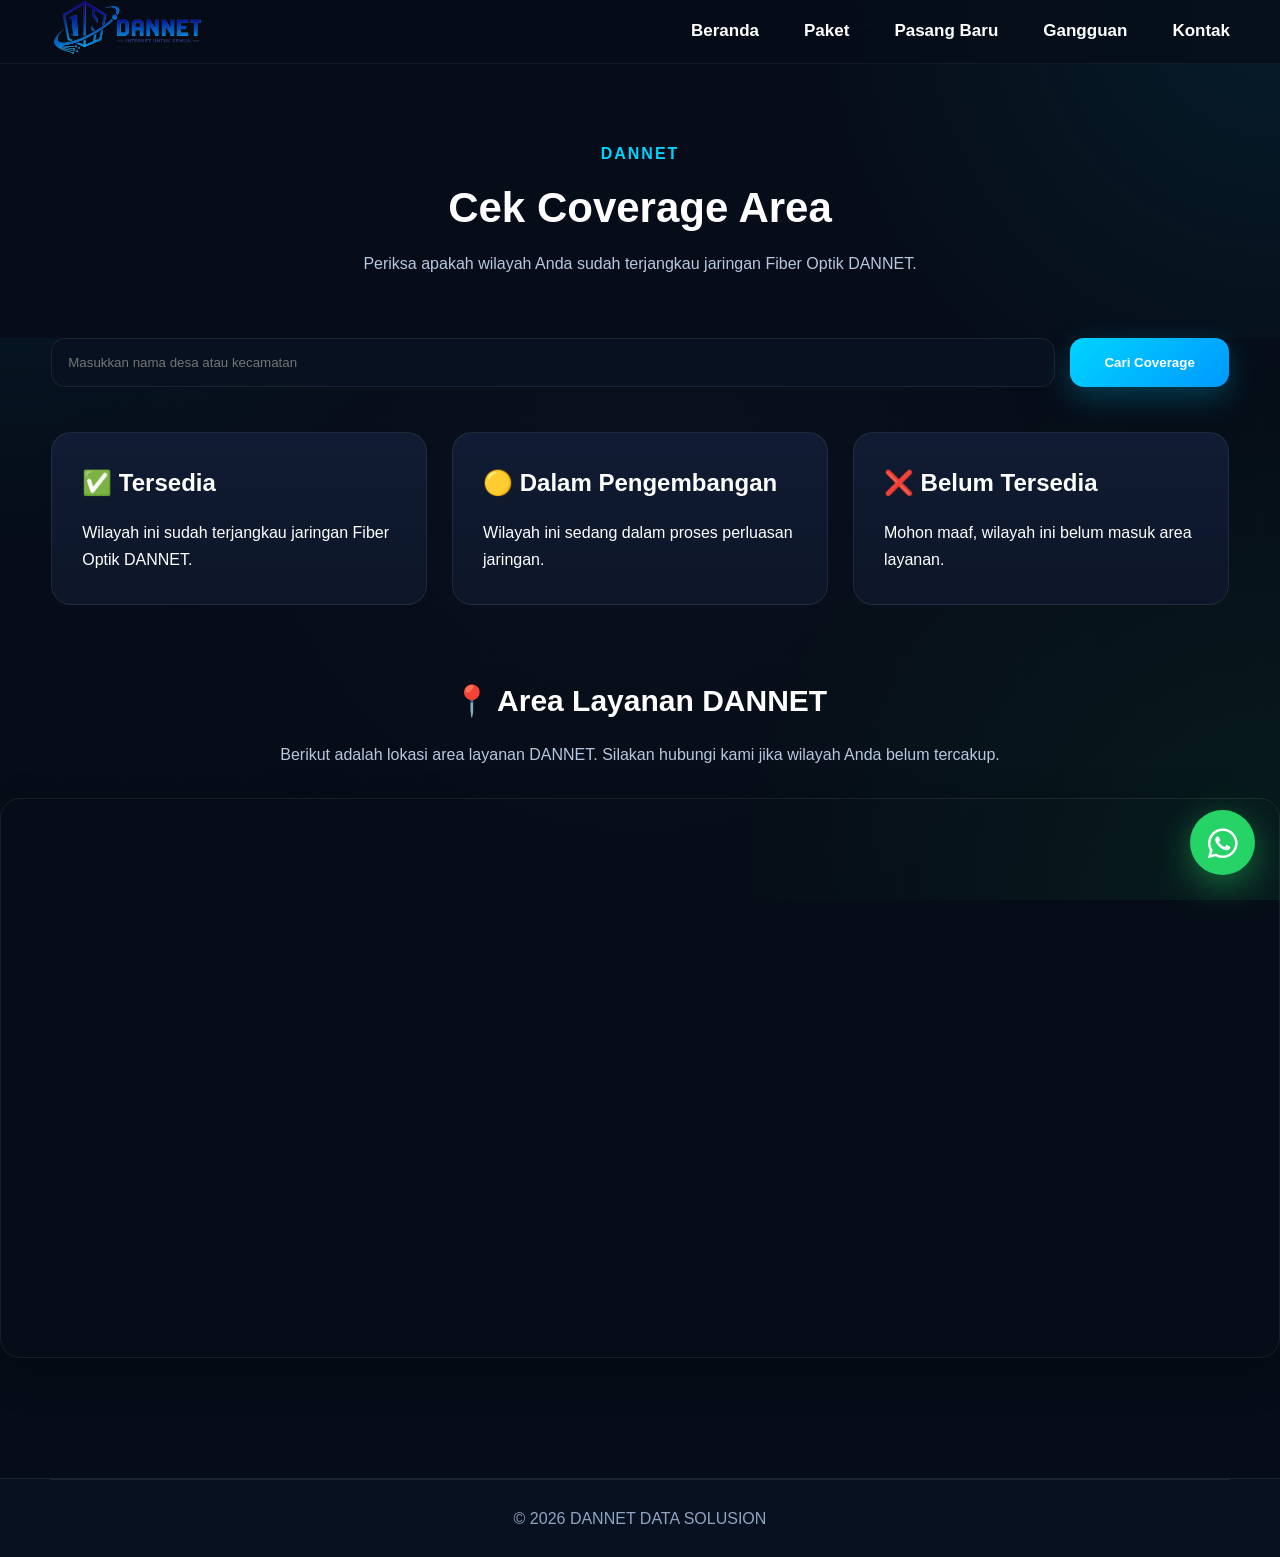
==== pages/coverage.html @ 223a3e97 "Initial commit" ====
<!DOCTYPE html>
<html lang="id">

<head>

<meta charset="UTF-8">

<meta name="viewport" content="width=device-width, initial-scale=1.0">

<title>Cek Coverage Area | DANNET DATA SOLUTION</title>

<link rel="stylesheet"
href="../css/style.css">

<link rel="stylesheet"
href="https://cdnjs.cloudflare.com/ajax/libs/font-awesome/6.7.2/css/all.min.css">

</head>

<body>

<!-- NAVBAR -->

<nav class="navbar">

<div class="container">

<a href="../index.html" class="logo">

<img src="../assets/logo.png" alt="DANNET">

</a>

<ul class="nav-menu">

    <li><a href="../index.html">Beranda</a></li>

    <li><a href="paket.html">Paket</a></li>

    <li><a href="pasang-baru.html">Pasang Baru</a></li>

    <li><a href="gangguan.html">Gangguan</a></li>

    <li><a href="kontak.html">Kontak</a></li>

</ul>

<div class="menu-toggle">

<i class="fa-solid fa-bars"></i>

</div>

</div>

</nav>

<!-- HEADER -->

<section class="page-header">

<div class="container">

<div class="section-title">

<span>DANNET</span>

<h2>Cek Coverage Area</h2>

<p>

Periksa apakah wilayah Anda
sudah terjangkau jaringan Fiber Optik DANNET.

</p>

</div>

</div>

</section>

<!-- CONTENT -->

<section class="page-content">

<div class="container">

<div class="coverage-search">

<input
type="text"
placeholder="Masukkan nama desa atau kecamatan">

<button class="btn btn-primary">

Cari Coverage

</button>

</div>

<div class="coverage-result">

<div class="coverage-card available">

<h3>✅ Tersedia</h3>

<p>

Wilayah ini sudah terjangkau jaringan Fiber Optik DANNET.

</p>

</div>

<div class="coverage-card waiting">

<h3>🟡 Dalam Pengembangan</h3>

<p>

Wilayah ini sedang dalam proses perluasan jaringan.

</p>

</div>

<div class="coverage-card unavailable">

<h3>❌ Belum Tersedia</h3>

<p>

Mohon maaf, wilayah ini belum masuk area layanan.

</p>

</div>

</div>

</div>

<section class="coverage-map">

    <h3>📍 Area Layanan DANNET</h3>

    <p>
        Berikut adalah lokasi area layanan DANNET. Silakan hubungi kami jika wilayah Anda belum tercakup.
    </p>

    <div class="map-box">

        <iframe
            src="https://www.google.com/maps?q=Purwakarta&output=embed"
            loading="lazy"
            allowfullscreen>
        </iframe>

    </div>

</section>

<!-- FOOTER -->

<footer class="footer">

<div class="container">

<div class="footer-bottom">

© 2026 DANNET DATA SOLUSION

</div>

</div>

</footer>

<!-- FLOATING WA -->

<a href="https://wa.me/6289503854121"

class="floating-wa"

target="_blank">

<i class="fa-brands fa-whatsapp"></i>

</a>

<script src="../js/main.js"></script>
<script src="../js/config.js"></script>
<script src="../js/api.js"></script>
<script src="../js/pasang-baru.js"></script>

</body>

</html>
---- css/style.css ----
/* ===========================
DANNET WEBSITE V1
=========================== */

*{
    margin:0;
    padding:0;
    box-sizing:border-box;
}

body{

    background:#060d18;

    color:#ffffff;

    font-family:"Poppins",sans-serif;

    line-height:1.7;

    overflow-x:hidden;

}

.container{

    width:92%;

    max-width:1180px;

    margin:auto;

}

/*======================================
NAVBAR PREMIUM
======================================*/

.navbar{

    position:fixed;

    top:0;

    left:0;

    width:100%;

    z-index:999;

    background:rgba(6,13,24,.72);

    backdrop-filter:blur(18px);

    -webkit-backdrop-filter:blur(18px);

    border-bottom:1px solid rgba(255,255,255,.05);

    transition:.3s;

}

.navbar .container{

    display:flex;

    justify-content:space-between;

    align-items:center;

    width:100%;

}

.logo img{

    height:55px;

    transition:.35s ease;

}

.logo:hover img{

    transform:scale(1.08);

}

.nav-menu{

    display:flex;

    list-style:none;

    gap:45px;

}

.nav-menu a{

    position:relative;

    color:#ffffff;

    text-decoration:none;

    font-size:17px;

    font-weight:600;

    transition:.3s;

}

.nav-menu a:hover{

    color:#00D4FF;

}


.nav-menu a::after{

    content:"";

    position:absolute;

    left:0;

    bottom:-6px;

    width:0;

    height:2px;

    background:#00D4FF;

    transition:.3s;

}

.nav-menu a:hover::after{

    width:100%;

}


/* =========================================
HERO
========================================= */

.hero{

    position:relative;
    
    overflow:hidden;

    min-height:88vh;

    display:flex;

    align-items:center;

    padding-top:130px;

    padding-bottom:70px;

    background:
    radial-gradient(circle at top right,
    rgba(0,212,255,.10),
    transparent 35%),

    radial-gradient(circle at bottom left,
    rgba(0,153,255,.08),
    transparent 40%),

    #060d18;

}

.hero-container{

    position:relative;

    z-index:2;

    display:grid;

    grid-template-columns:1fr 1fr;

    align-items:center;

    gap:60px;

}

.hero-badge{

    display:inline-block;

    background:#00D4FF20;

    color:#00D4FF;

    padding:10px 20px;

    border-radius:50px;

    margin-bottom:25px;

    font-size:14px;

}

.hero h1{

    font-size:60px;

    line-height:1.2;

    margin-bottom:25px;

}

.hero h1 span{

    color:#00D4FF;

}

.hero p{

    color:#d6e3ff;

    font-size:18px;

    line-height:1.8;

    margin-bottom:35px;

}

.hero-button{

    display:flex;

    gap:20px;

}

.btn{

    display:inline-block;

    padding:15px 30px;

    border-radius:50px;

    text-decoration:none;

    font-weight:600;

    transition:.3s;

}

.btn-primary{

    background:linear-gradient(
    135deg,
    #00D4FF,
    #0099FF
    );

    border:none;

    color:white;

    padding:15px 34px;

    border-radius:14px;

    font-weight:700;

    transition:.3s;

    box-shadow:0 10px 30px rgba(0,212,255,.25);

}

.btn-primary:hover{

    transform:translateY(-3px);

    box-shadow:0 15px 35px rgba(0,212,255,.35);

}

.btn-secondary{

    background:#25D366;

    color:white;

}

.btn-secondary:hover{

    transform:translateY(-5px);

}

.hero-right{

    display:flex;

    justify-content:center;

}

.hero-right{

    position:relative;

}

.hero-right::before{

    content:"";

    position:absolute;

    width:520px;

    height:520px;

    border-radius:50%;

    background:radial-gradient(

        rgba(0,212,255,.18),

        transparent 70%

    );

    filter:blur(20px);

}

.hero-right img{

    width:470px;

    position:relative;

    z-index:2;

    animation:floating 5s ease-in-out infinite;

}

@keyframes floating{

    0%{

        transform:translateY(0px);

    }

    50%{

        transform:translateY(-15px);

    }

    100%{

        transform:translateY(0px);

    }

}


/*======================================
HERO GLOW
======================================*/

.hero::before{

    content:"";

    position:absolute;

    width:700px;

    height:700px;

    background:

    radial-gradient(

        rgba(0,212,255,.12),

        transparent 70%

    );

    top:-250px;

    right:-200px;

    filter:blur(30px);

    z-index:0;

}

.hero::after{

    content:"";

    position:absolute;

    width:600px;

    height:600px;

    background:

    radial-gradient(

        rgba(37,211,102,.08),

        transparent 70%

    );

    left:-250px;

    bottom:-250px;

    filter:blur(40px);

    z-index:0;

}


/*======================================
INFO BOX
======================================*/

.hero-info{

    display:flex;

    gap:18px;

    margin-top:50px;

    flex-wrap:wrap;

}

.info-box{

    width:120px;

    background:#0f1c32;

    border:1px solid rgba(255,255,255,.08);

    border-radius:20px;

    padding:20px;

    text-align:center;

    transition:.35s;

}

.info-box:hover{

    transform:translateY(-10px);

    border-color:#00D4FF;

    box-shadow:0 0 30px rgba(0,212,255,.20);

}

.info-box h2{

    color:#00D4FF;

    font-size:30px;

    margin-bottom:8px;

}

.info-box p{

    color:#cbd5e1;

    font-size:14px;

}


/*======================================
PREMIUM BACKGROUND
======================================*/

body::before{

    content:"";

    position:fixed;

    top:0;

    left:0;

    width:100%;

    height:100%;

    background:

    radial-gradient(circle at top left,

    rgba(0,212,255,.10),

    transparent 35%),


    radial-gradient(circle at bottom right,

    rgba(37,211,102,.08),

    transparent 35%),

    radial-gradient(circle at center,

    rgba(255,255,255,.02),

    transparent 70%);

    z-index:-3;

}


/*======================================
GRID BACKGROUND
======================================*/

body::after{

    content:"";

    position:fixed;

    inset:0;

    background-image:

    linear-gradient(

        rgba(255,255,255,.03) 1px,

        transparent 1px

    ),

    linear-gradient(

        90deg,

        rgba(255,255,255,.03) 1px,

        transparent 1px

    );

    background-size:60px 60px;

    z-index:-2;

    opacity:.25;

}


/*======================================
NAVBAR SHADOW
======================================*/

.navbar:hover{

    box-shadow:

    0 10px 40px rgba(0,212,255,.08);

}


/*======================================
PACKAGE
======================================*/

.package{

    padding:90px 0;

}

.section-title{

    text-align:center;

    margin-bottom:55px;

}

.section-title span{

    color:#00D4FF;

    font-weight:700;

    text-transform:uppercase;

    letter-spacing:2px;

}

.section-title h2{

    font-size:42px;

    line-height:1.25;

    margin:15px 0;

}

.section-title p{

    max-width:640px;

    margin:auto;

    color:#b8c7e0;

    line-height:1.8;

}

.package-grid{

    display:grid;

    grid-template-columns:repeat(3,1fr);

    gap:35px;

}

.package-card{

    background:linear-gradient(

    180deg,

    #101c33,

    #0d1628

);

    border:1px solid rgba(255,255,255,.08);

    border-radius:20px;

    padding:40px;

    position:relative;

    transition:.35s;

}

.package-card:hover{

    transform:translateY(-12px);

    border-color:#00D4FF;

    box-shadow:0 16px 40px rgba(0,212,255,.18);

}

.popular{

    border:2px solid #00D4FF;

}

.badge{

    position:absolute;

    top:-15px;

    left:50%;

    transform:translateX(-50%);

    background:#00D4FF;

    color:#071120;

    padding:8px 18px;

    border-radius:50px;

    font-size:13px;

    font-weight:700;

}

.speed{

    font-size:42px;

    font-weight:800;

    color:#00D4FF;

}

.package-card h3{

    margin:15px 0;

    font-size:28px;

}

.price{

    font-size:34px;

    font-weight:700;

    margin-bottom:25px;

}

.price span{

    font-size:16px;

    color:#9db0cc;

}

.package-card ul{

    list-style:none;

    margin-bottom:35px;

}

.package-card li{

    padding:10px 0;

    color:#d5e2f2;

}


/*======================================
FEATURE
======================================*/

.feature{

    padding:90px 0;

}

.feature-grid{

    display:grid;

    grid-template-columns:repeat(3,1fr);

    gap:30px;

}

.feature-card{

    background:linear-gradient(

    180deg,

    #101c33,

    #0d1628

);

    border:1px solid rgba(255,255,255,.08);

    border-radius:20px;

    padding:35px;

    text-align:center;

    transition:.35s;

}

.feature-card:hover{

    transform:translateY(-12px);

    border-color:#00D4FF;

    box-shadow:0 16px 40px rgba(0,212,255,.18);

}

.feature-icon{

    width:80px;

    height:80px;

    margin:auto;

    margin-bottom:25px;

    display:flex;

    align-items:center;

    justify-content:center;

    font-size:38px;

    border-radius:50%;

    background:rgba(0,212,255,.12);

}

.feature-card h3{

    margin-bottom:18px;

    font-size:24px;

}

.feature-card p{

    color:#b8c7e0;

    line-height:1.8;

}


/*======================================
COVERAGE
======================================*/

.coverage{

    padding:90px 0;

}

.coverage-grid{

    display:grid;

    grid-template-columns:repeat(2,1fr);

    gap:25px;

    margin-top:50px;

}

.coverage-card{

    background:linear-gradient(

    180deg,

    #101c33,

    #0d1628

);

    border-radius:20px;

    padding:30px;

    border:1px solid rgba(255,255,255,.08);

    transition:.35s;

}

.coverage-card:hover{

    transform:translateY(-8px);

    border-color:#00D4FF;

}

.coverage-card h3{

    margin-bottom:15px;

    font-size:24px;

}

.available span{

    color:#22c55e;

    font-weight:700;

}

.coming span{

    color:#f59e0b;

    font-weight:700;

}

.coverage-button{

    margin-top:50px;

    text-align:center;

}


/*======================================
TESTIMONIAL
======================================*/

.testimonial{

    padding:90px 0;

}

.testimonial-grid{

    display:grid;

    grid-template-columns:repeat(3,1fr);

    gap:30px;

}

.testimonial-card{

    background:linear-gradient(

    180deg,

    #101c33,

    #0d1628

);

    border:1px solid rgba(255,255,255,.08);

    border-radius:20px;

    padding:35px;

    transition:.35s;

}

.testimonial-card:hover{

    transform:translateY(-10px);

    border-color:#00D4FF;

    box-shadow:0 16px 40px rgba(0,212,255,.18);

}

.stars{

    font-size:22px;

    margin-bottom:20px;

}

.testimonial-card p{

    color:#d6e3ff;

    line-height:1.8;

    margin-bottom:25px;

    min-height:90px;

}

.testimonial-card h3{

    margin-bottom:5px;

}

.testimonial-card span{

    color:#00D4FF;

}


/*======================================
FAQ
======================================*/

.faq{

    padding:90px 0;

}

.faq-list{

    display:flex;

    flex-direction:column;

    gap:20px;

}

.faq-item{

    background:linear-gradient(

    180deg,

    #101c33,

    #0d1628

);

    border:1px solid rgba(255,255,255,.08);

    border-radius:20px;

    padding:30px;

    transition:.35s;

}

.faq-item:hover{

    border-color:#00D4FF;

    box-shadow:0 15px 35px rgba(0,212,255,.15);

}

.faq-item h3{

    margin-bottom:15px;

    color:#ffffff;

}

.faq-item p{

    color:#b8c7e0;

    line-height:1.8;

}


/*======================================
CTA PREMIUM
======================================*/

.cta{

    padding:90px 0;

}

.cta-box{

    background:linear-gradient(
        135deg,
        #0b1730,
        #13284b
    );

    border:1px solid rgba(255,255,255,.08);

    border-radius:30px;

    padding:70px 50px;

    text-align:center;

    position:relative;

    overflow:hidden;

}

.cta-box::before{

    content:"";

    position:absolute;

    width:420px;

    height:420px;

    background:radial-gradient(
        rgba(0,212,255,.18),
        transparent 70%
    );

    top:-180px;

    right:-120px;

    border-radius:50%;

}

.cta-badge{

    display:inline-block;

    background:rgba(0,212,255,.12);

    color:#00D4FF;

    padding:10px 22px;

    border-radius:50px;

    margin-bottom:25px;

    font-weight:600;

}

.cta-box h2{

    font-size:48px;

    margin-bottom:25px;

    line-height:1.3;

}

.cta-box p{

    max-width:720px;

    margin:auto;

    color:#c5d4eb;

    line-height:1.8;

    margin-bottom:40px;

}

.cta-button{

    display:flex;

    justify-content:center;

    gap:20px;

    flex-wrap:wrap;

}

.cta-button .btn{

    min-width:220px;

}


/*======================================
FOOTER
======================================*/

.footer{

    margin-top:120px;

    background:#08111f;

    border-top:1px solid rgba(255,255,255,.08);

}

.footer-grid{

    display:grid;

    grid-template-columns:2fr 1fr 1fr 1fr;

    gap:40px;

    padding:70px 0;

}

.footer-logo{

    width:170px;

    margin-bottom:20px;

}

.footer p{

    color:#b8c7e0;

    line-height:1.8;

}

.footer h3{

    margin-bottom:20px;

    color:#ffffff;

}

.footer ul{

    list-style:none;

}

.footer li{

    margin-bottom:12px;

}

.footer a{

    color:#b8c7e0;

    text-decoration:none;

    display:block;

    margin-bottom:10px;

    transition:.3s;

}

.footer a:hover{

    color:#00D4FF;

}

.footer-bottom{

    border-top:1px solid rgba(255,255,255,.08);

    text-align:center;

    padding:25px 0;

    color:#90a4c3;

}


/*======================================
RESPONSIVE TABLET
======================================*/

@media (max-width:992px){

.hero-container{

grid-template-columns:1fr;

text-align:center;

}

.hero-left{

order:2;

}

.hero-right{

order:1;

margin-bottom:40px;

}

.hero-button{

justify-content:center;

}

.hero-info{

justify-content:center;

}

.package-grid{

grid-template-columns:1fr;

}

.feature-grid{

grid-template-columns:repeat(2,1fr);

}

.coverage-grid{

grid-template-columns:1fr;

}

.testimonial-grid{

grid-template-columns:1fr;

}

.footer-grid{

grid-template-columns:1fr 1fr;

gap:40px;

}

}


/*======================================
RESPONSIVE MOBILE
======================================*/

@media (max-width:768px){

.container{

width:92%;

max-width:1180px;

margin:auto;

}

.nav-menu{

display:none;

}

.hero{

padding-top:120px;

min-height:auto;

}

.hero h1{

font-size:38px;

}

.hero p{

font-size:16px;

}

.hero-right img{

width:260px;

}

.hero-button{

flex-direction:column;

align-items:center;

}

.hero-button .btn{

width:100%;

max-width:260px;

}

.hero-info{

justify-content:center;

}

.info-box{

width:140px;

}

.section-title h2{

font-size:34px;

}

.package-card{

padding:30px;

}

.feature-grid{

grid-template-columns:1fr;

}

.footer-grid{

grid-template-columns:1fr;

text-align:center;

}

.footer-logo{

margin:auto;

margin-bottom:25px;

}

.cta-box{

padding:45px 25px;

}

.cta-box h2{

font-size:34px;

}

.cta-button{

flex-direction:column;

align-items:center;

}

}


/*======================================
MOBILE MENU
======================================*/

.menu-toggle{

display:none;

font-size:28px;

cursor:pointer;

color:#ffffff;

}

@media(max-width:768px){

.menu-toggle{

display:block;

}

.nav-menu{

position:absolute;

top:80px;

left:0;

width:100%;

background:#08111f;

display:flex;

flex-direction:column;

padding:30px;

gap:25px;

transform:translateY(-150%);

transition:.35s;

}

.nav-menu.active{

transform:translateY(0);

}

}


/*======================================
FLOATING WHATSAPP
======================================*/

.floating-wa{

    position:fixed;

    right:25px;

    bottom:25px;

    width:65px;

    height:65px;

    border-radius:50%;

    background:#25D366;

    color:#fff;

    display:flex;

    justify-content:center;

    align-items:center;

    text-decoration:none;

    font-size:34px;

    box-shadow:0 10px 35px rgba(37,211,102,.45);

    z-index:9999;

    transition:.35s;

    animation:waPulse 2s infinite;

}

.floating-wa:hover{

    transform:scale(1.12);

    background:#20ba5a;

}

@keyframes waPulse{

    0%{

        box-shadow:0 0 0 0 rgba(37,211,102,.45);

    }

    70%{

        box-shadow:0 0 0 18px rgba(37,211,102,0);

    }

    100%{

        box-shadow:0 0 0 0 rgba(37,211,102,0);

    }

}


/*======================================
FORM
======================================*/

.form-section{

padding:40px 0 90px;

}

.form-box{

max-width:850px;

margin:auto;

border:1px solid rgba(255,255,255,.05);

padding:35px;

border-radius:25px;

border:1px solid rgba(255,255,255,.08);

}

.form-group{

margin-bottom:18px;

}

.form-group label{

display:block;

margin-bottom:10px;

font-weight:600;

}

.form-group input,

.form-group select,

.form-group textarea{

width:100%;

padding:16px;

border-radius:12px;

background:#08111f;

border:1px solid rgba(255,255,255,.08);

color:white;

font-size:16px;

}

.form-group textarea{

min-height:140px;

resize:vertical;

}


::selection{

background:#00D4FF;

color:white;

}


/*======================================
PAGE HEADER
======================================*/

.page-header{

    padding:140px 0 60px;

    text-align:center;

    background:
    radial-gradient(circle at top right,
    rgba(0,212,255,.08),
    transparent 35%),

    #060d18;

}

.page-header .section-title{

    margin-bottom:0;

}

.page-header h2{

    font-size:42px;

    margin:15px 0;

}

.page-header p{

    max-width:620px;

    margin:auto;

    color:#b8c7e0;

}


/*======================================
PAGE CONTENT
======================================*/



/*======================================
FORM ROW
======================================*/

.form-row{

    display:grid;

    grid-template-columns:1fr 1fr;

    gap:20px;

}

@media(max-width:768px){

.form-row{

grid-template-columns:1fr;

}

}


/*======================================
CHECKBOX
======================================*/

.checkbox-label{

    display:flex;

    align-items:flex-start;

    gap:12px;

    cursor:pointer;

    line-height:1.6;

}

.checkbox-label input[type="checkbox"]{

    width:20px;

    height:20px;

    margin-top:2px;

    flex-shrink:0;

    accent-color:#00D4FF;

}

.checkbox-label span{

    color:#b8c7e0;

    font-size:15px;

}


/*======================================
COVERAGE SEARCH
======================================*/

.coverage-search{

display:flex;

gap:15px;

margin-bottom:45px;

}

.coverage-search input{

flex:1;

padding:16px;

border-radius:14px;

background:#08111f;

border:1px solid rgba(255,255,255,.08);

color:white;

}

.coverage-result{

display:grid;

grid-template-columns:repeat(auto-fit,minmax(280px,1fr));

gap:25px;

}


/*======================================
GOOGLE MAPS
======================================*/

.coverage-map{

    margin-top:70px;

    text-align:center;

}

.coverage-map h3{

    font-size:30px;

    margin-bottom:15px;

}

.coverage-map p{

    color:#b8c7e0;

    margin-bottom:30px;

}

.map-box{

    border-radius:20px;

    overflow:hidden;

    border:1px solid rgba(255,255,255,.08);

    box-shadow:0 15px 40px rgba(0,0,0,.30);

}

.map-box iframe{

    width:100%;

    height:550px;

    border:0;

}


/*======================================
CONTACT
======================================*/

.contact-grid{

display:grid;

grid-template-columns:repeat(auto-fit,minmax(280px,1fr));

gap:30px;

margin-bottom:50px;

}

.contact-card{

background:linear-gradient(180deg,#101c33,#0d1628);

padding:35px;

border-radius:20px;

text-align:center;

border:1px solid rgba(255,255,255,.05);

transition:.3s;

}

.contact-card:hover{

transform:translateY(-8px);

}

.contact-card i{

font-size:42px;

color:#00D4FF;

margin-bottom:20px;

}

.contact-card h3{

margin-bottom:10px;

}

.contact-card p{

color:#b8c7e0;

}

.contact-action{

text-align:center;

margin-top:20px;

}
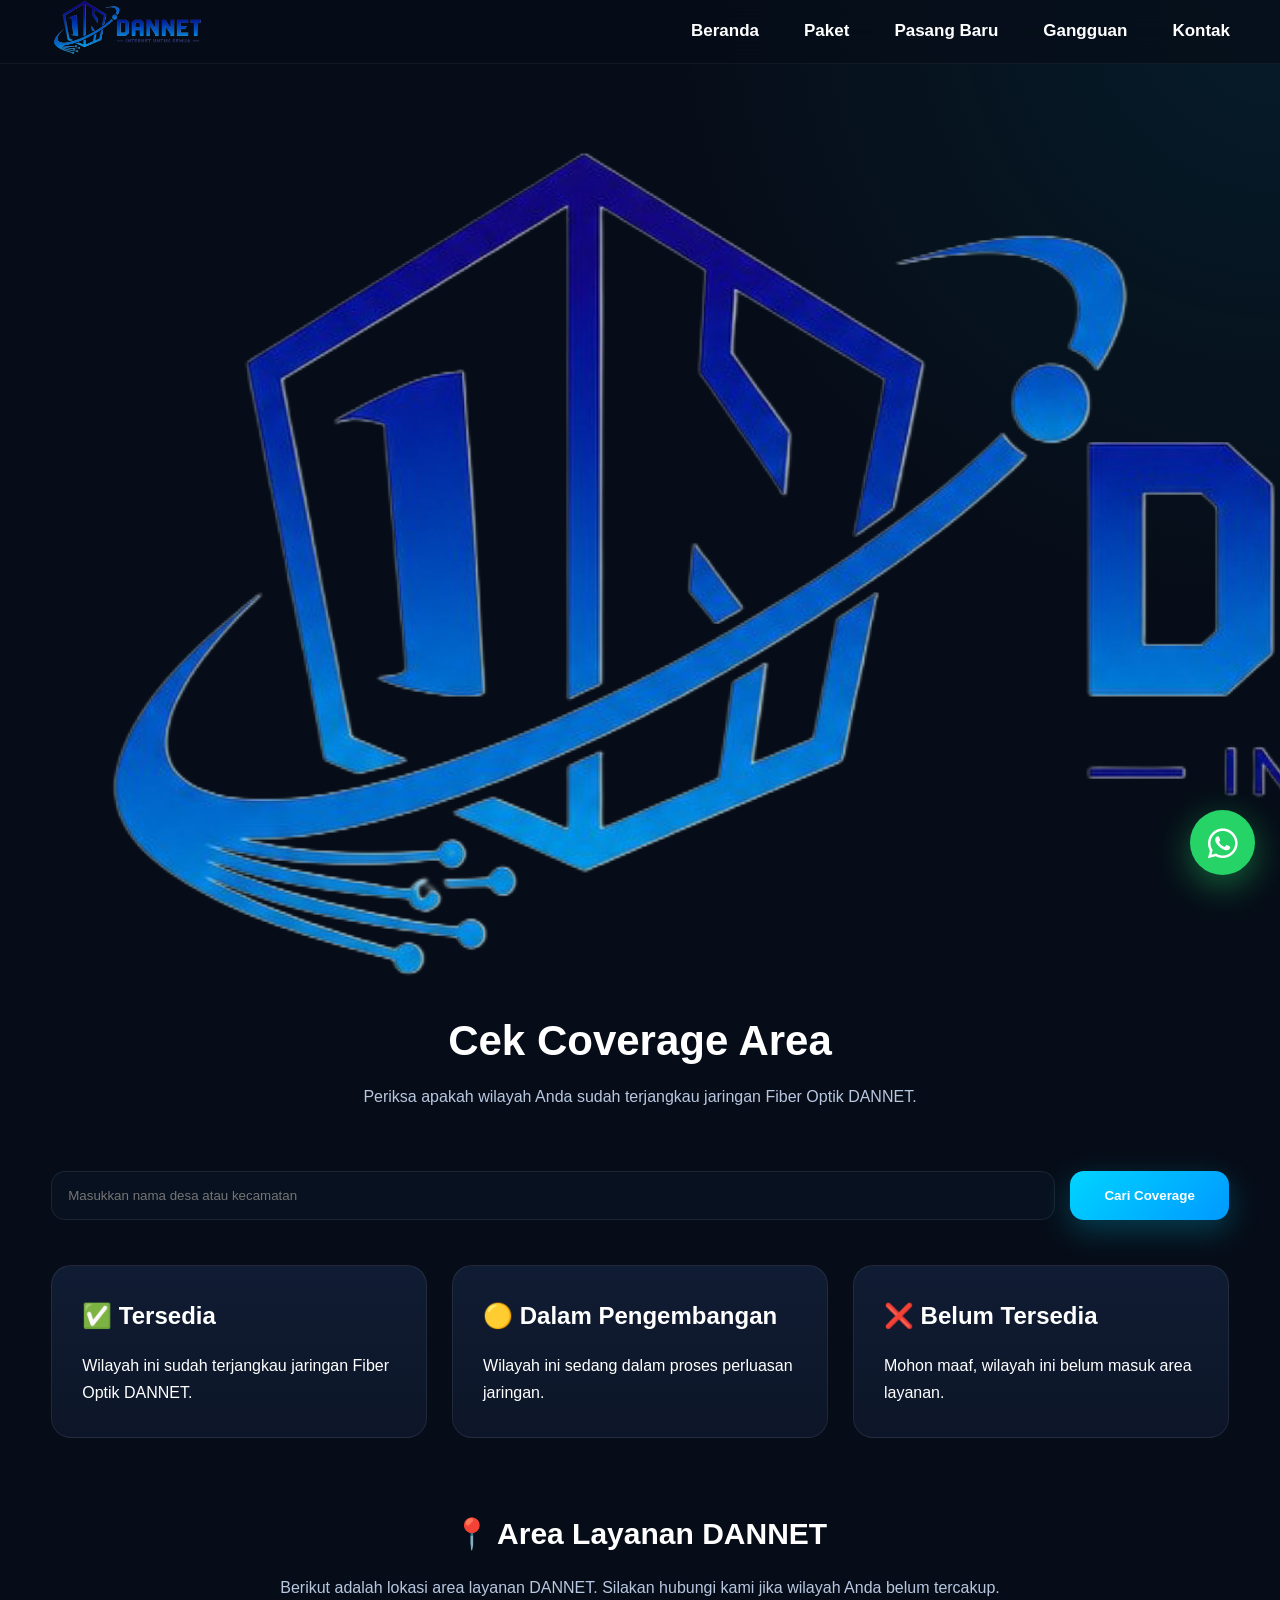
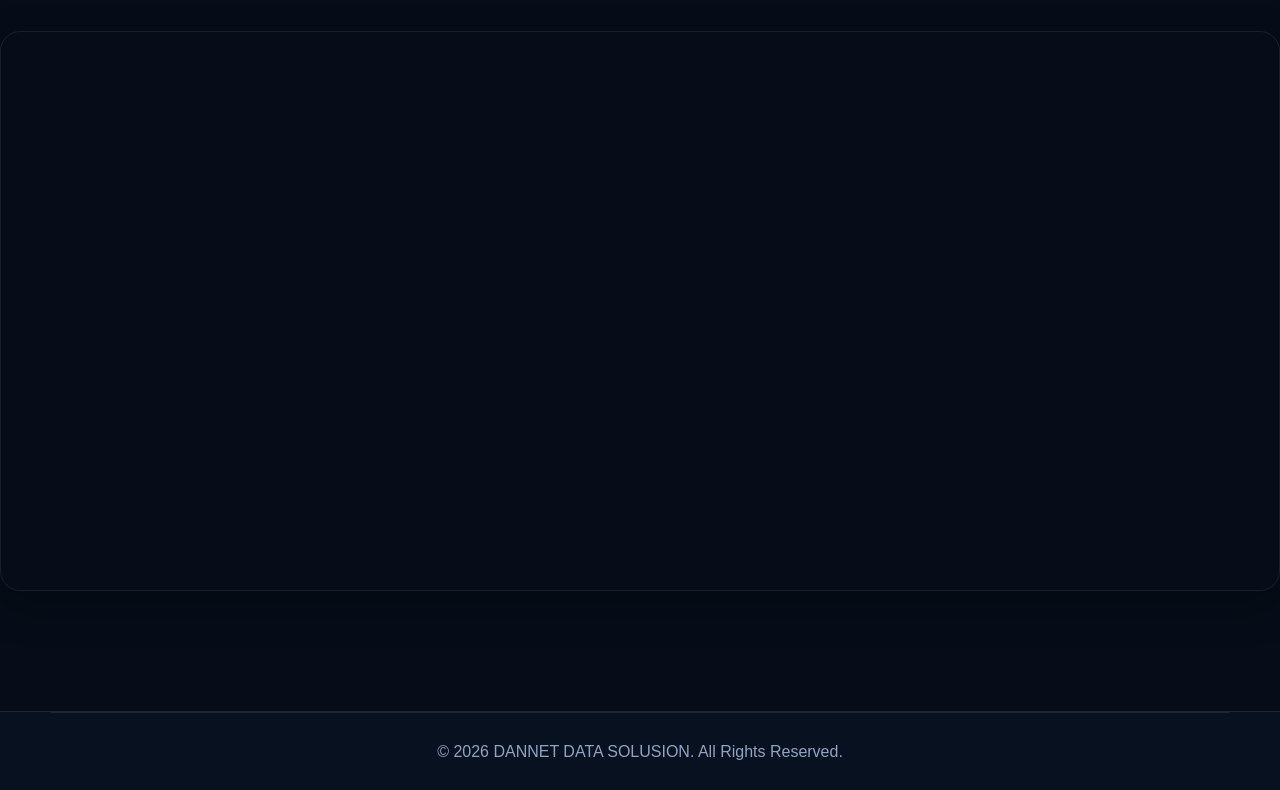
==== commit dd80f335: "Update logo and footer text in coverage.html" ====
--- a/pages/coverage.html
+++ b/pages/coverage.html
@@ -63,7 +63,7 @@
 
 <div class="section-title">
 
-<span>DANNET</span>
+<img src="../assets/logo.png" alt="DANNET" class="page-logo">
 
 <h2>Cek Coverage Area</h2>
 
@@ -170,7 +170,7 @@
 
 <div class="footer-bottom">
 
-© 2026 DANNET DATA SOLUSION
+© 2026 DANNET DATA SOLUSION. All Rights Reserved.
 
 </div>
 
@@ -197,4 +197,4 @@
 
 </body>
 
-</html>+</html>
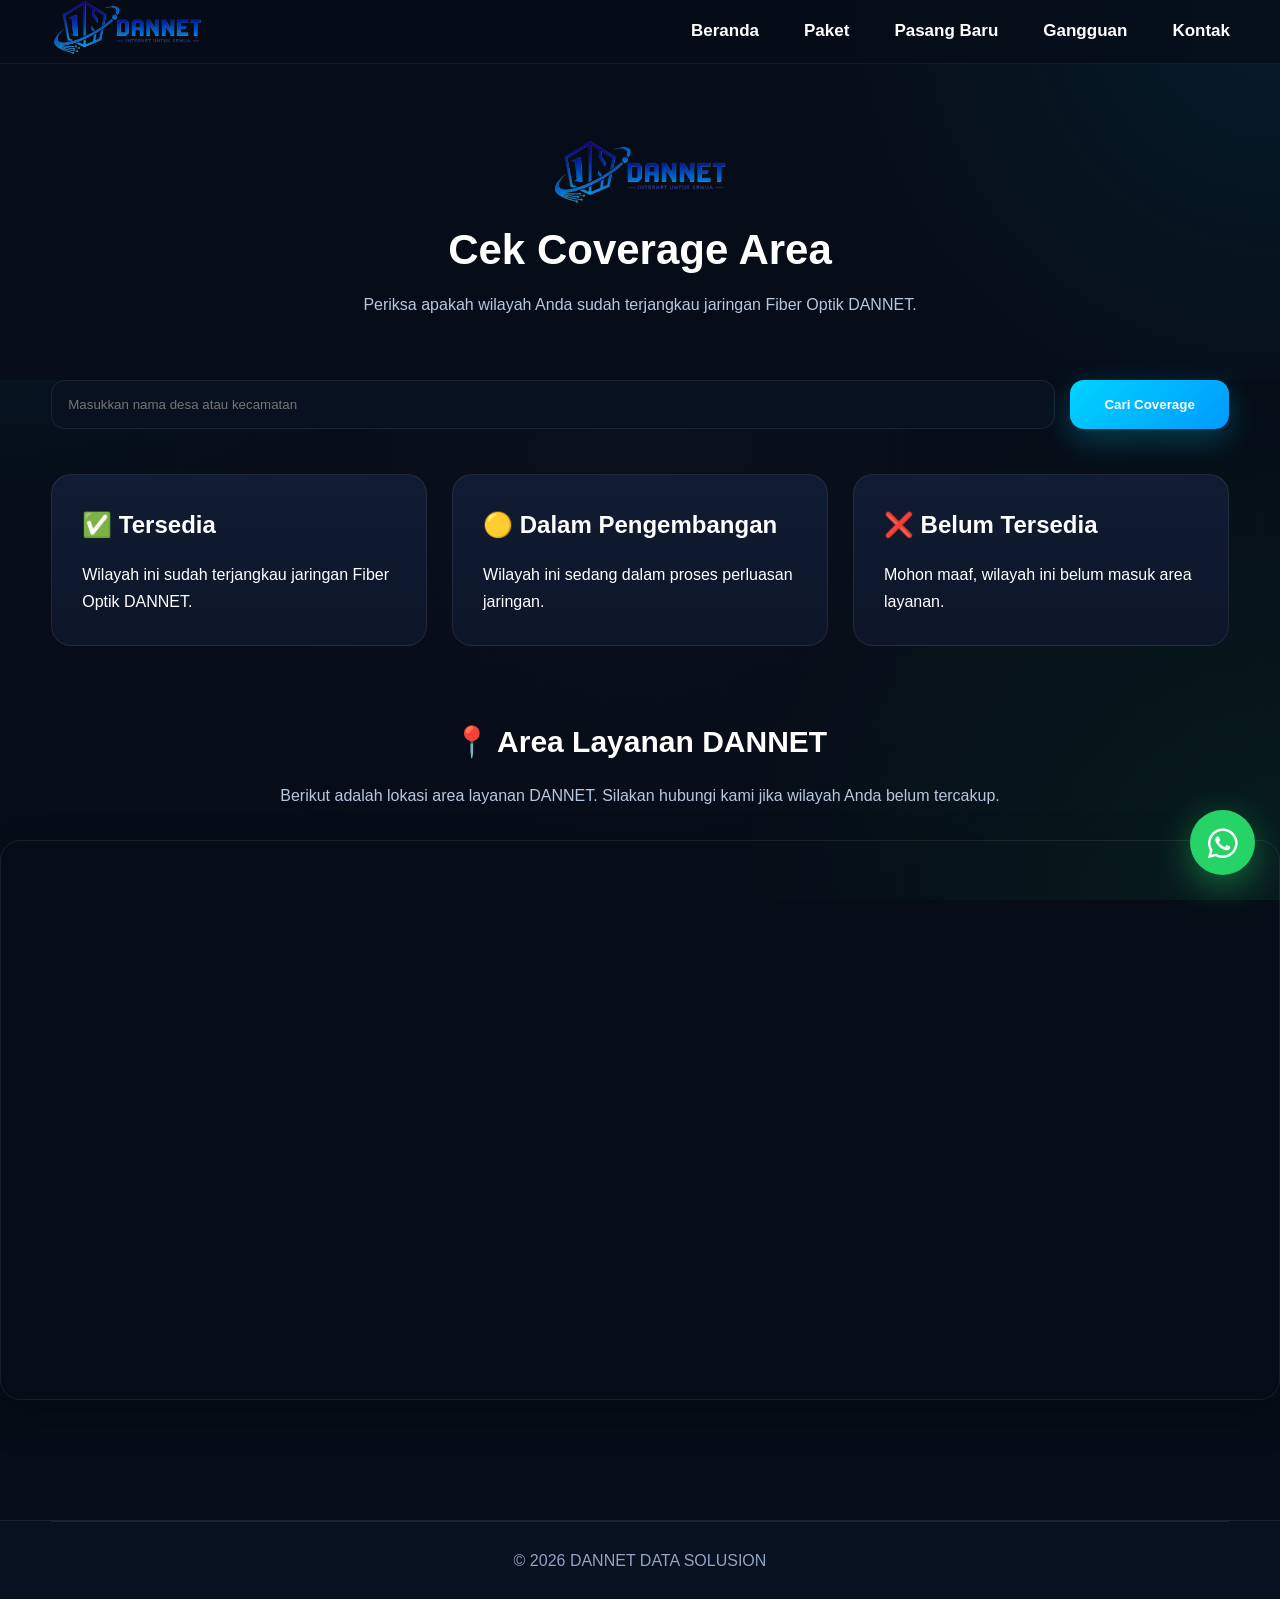
==== commit 617ffbfc: "Fix HTML footer and add favicon link" ====
--- a/pages/coverage.html
+++ b/pages/coverage.html
@@ -8,6 +8,9 @@
 <meta name="viewport" content="width=device-width, initial-scale=1.0">
 
 <title>Cek Coverage Area | DANNET DATA SOLUTION</title>
+
+<link rel="icon"
+href="assets/favicon.png">
 
 <link rel="stylesheet"
 href="../css/style.css">
@@ -170,7 +173,7 @@
 
 <div class="footer-bottom">
 
-© 2026 DANNET DATA SOLUSION. All Rights Reserved.
+© 2026 DANNET DATA SOLUSION
 
 </div>
 
--- a/css/style.css
+++ b/css/style.css
@@ -1599,6 +1599,74 @@
 }
 
 
+/* ======================================
+   FOOTER MOBILE - STYLE PC
+====================================== */
+
+@media (max-width: 768px) {
+
+    .footer {
+        margin-top: 50px;
+    }
+
+    .footer-grid {
+        display: grid;
+        grid-template-columns: 1.5fr 1fr 1.2fr 1fr;
+        gap: 12px;
+        padding: 35px 0 25px;
+        text-align: left;
+        align-items: start;
+    }
+
+    /* LOGO + DESKRIPSI */
+    .footer-grid > div:first-child {
+        text-align: left;
+    }
+
+    .footer-logo {
+        width: 105px;
+        height: auto;
+        margin: 0 0 12px 0;
+    }
+
+    .footer p {
+        font-size: 10px;
+        line-height: 1.6;
+        margin-bottom: 5px;
+    }
+
+    /* JUDUL FOOTER */
+    .footer h3 {
+        font-size: 14px;
+        margin-bottom: 12px;
+        white-space: nowrap;
+    }
+
+    /* MENU */
+    .footer li {
+        margin-bottom: 5px;
+    }
+
+    .footer a {
+        font-size: 11px;
+        line-height: 1.5;
+        margin-bottom: 5px;
+        word-break: break-word;
+    }
+
+    /* KONTAK */
+    .footer-grid > div:nth-child(3) a {
+        font-size: 10px;
+    }
+
+    /* SOCIAL */
+    .footer-grid > div:nth-child(4) a {
+        font-size: 11px;
+    }
+
+}
+
+
 /*======================================
 FLOATING WHATSAPP
 ======================================*/
@@ -1797,6 +1865,14 @@
 
 }
 
+.page-logo {
+    display: block;
+    width: 180px;
+    height: auto;
+    margin: 0 auto 20px;
+    object-fit: contain;
+}
+
 
 /*======================================
 PAGE CONTENT
@@ -2028,4 +2104,4 @@
 
 margin-top:20px;
 
-}+}
